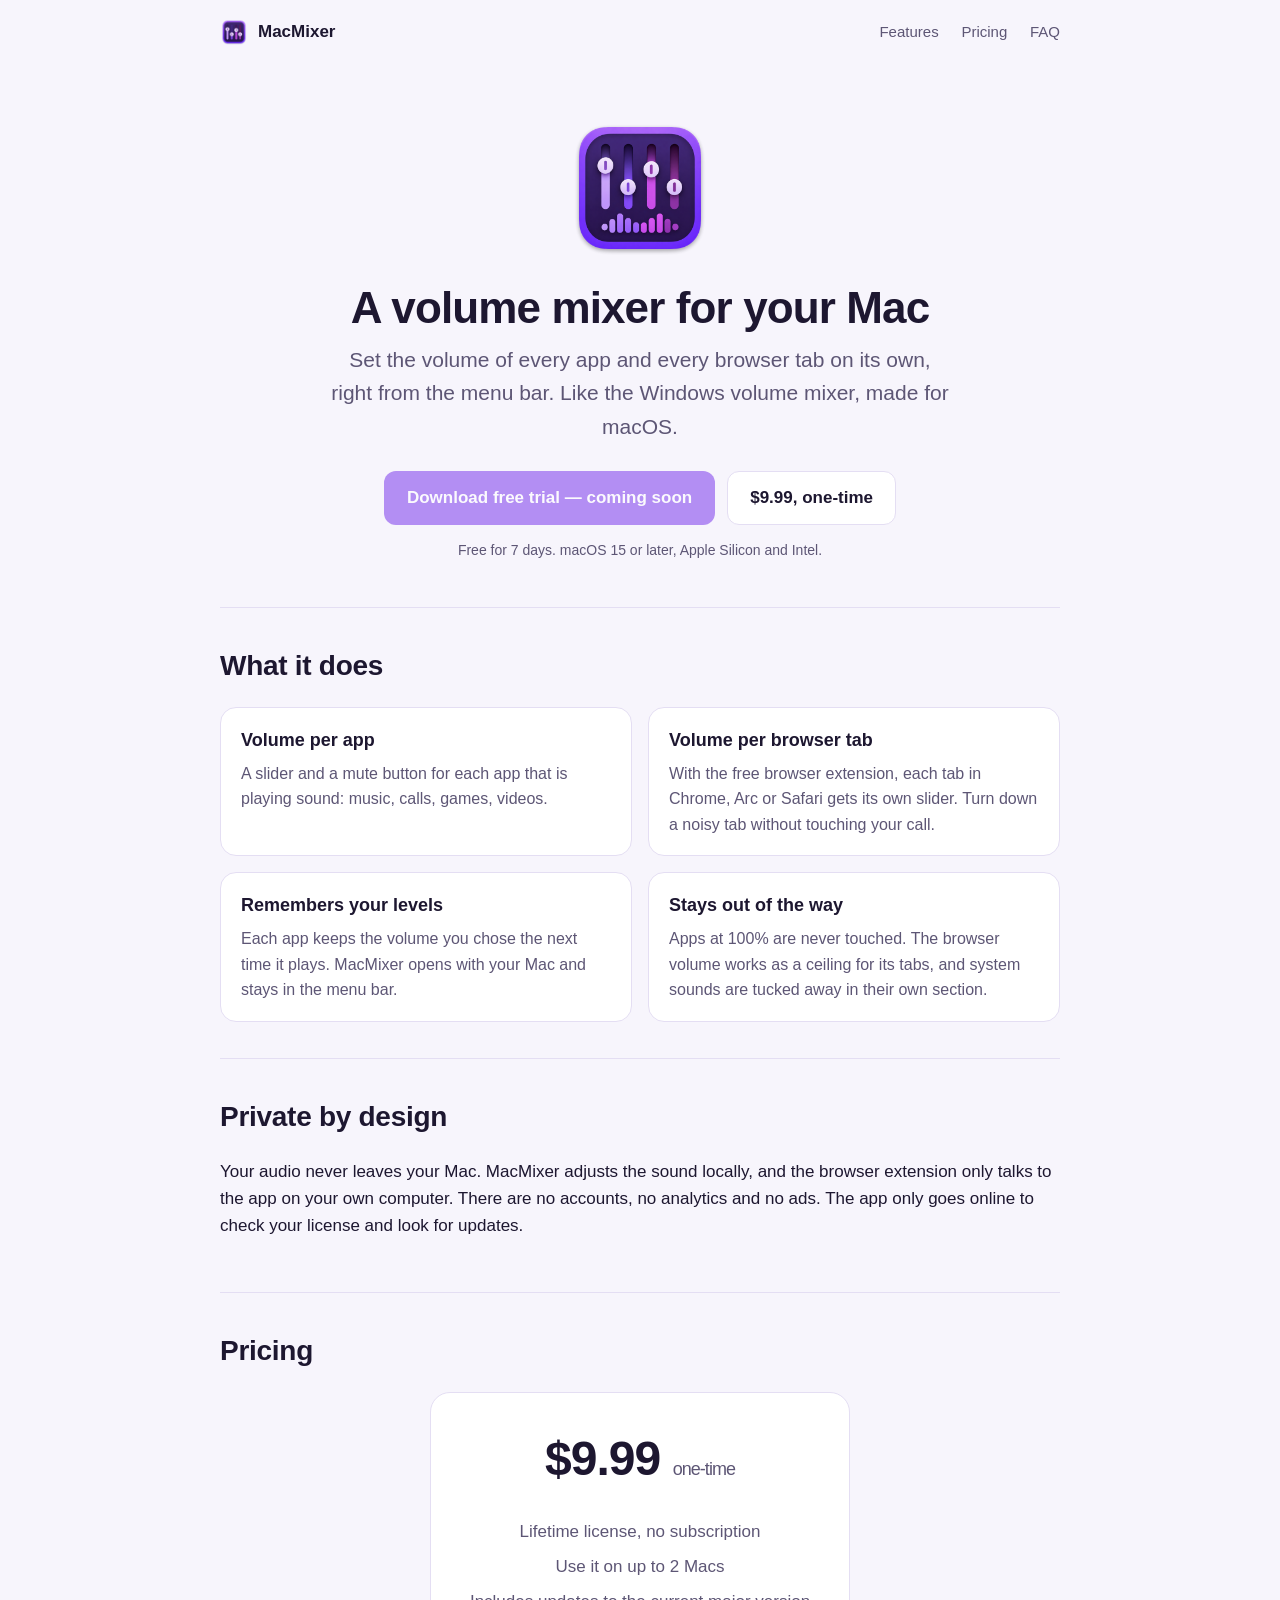
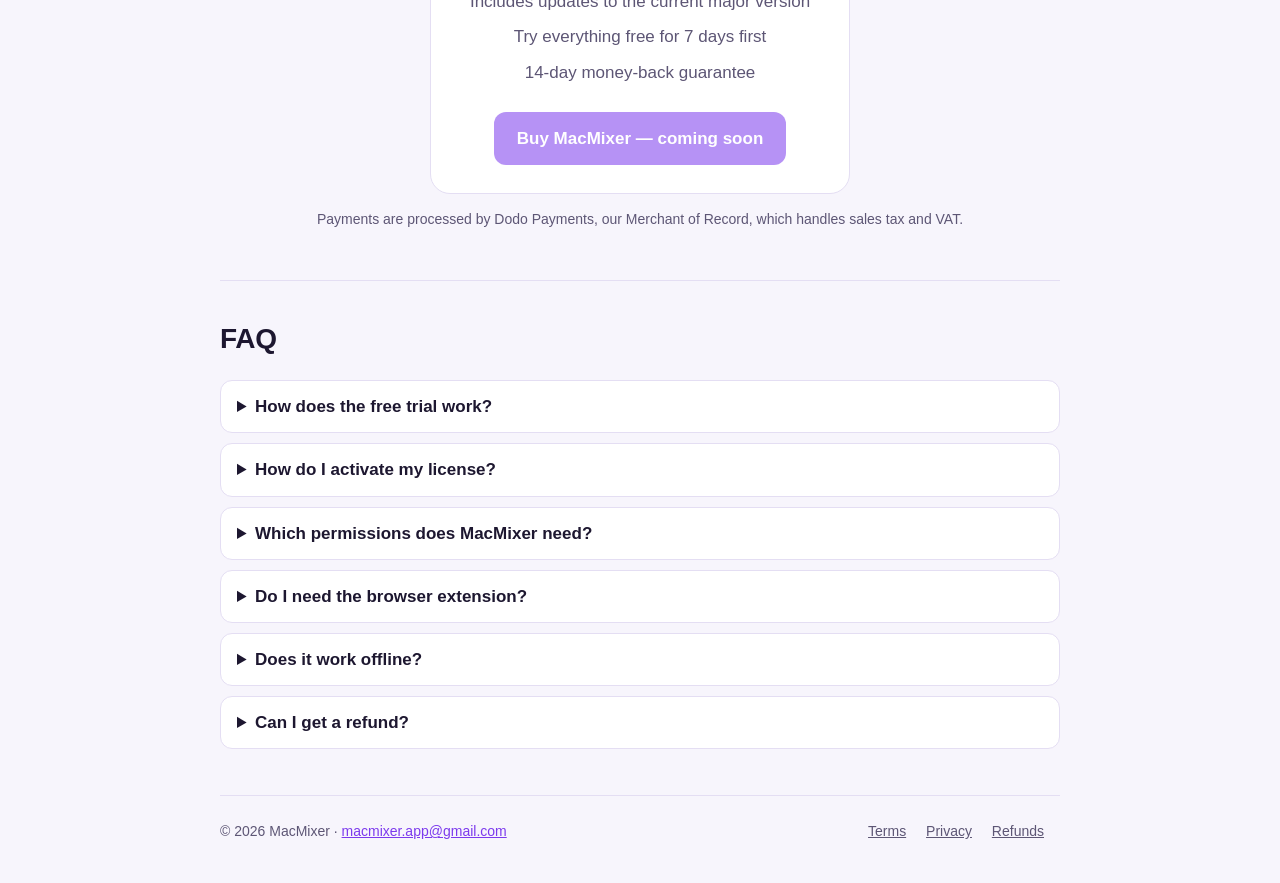
==== index.html @ a8a72b62 "Site do MacMixer" ====
<!doctype html>
<html lang="en">
<head>
  <meta charset="utf-8">
  <meta name="viewport" content="width=device-width, initial-scale=1">
  <title>MacMixer: volume control for every app and browser tab on your Mac</title>
  <meta name="description" content="MacMixer is a menu bar app for macOS that lets you set the volume of each app and each browser tab individually, like the Windows volume mixer.">
  <link rel="icon" type="image/png" sizes="32x32" href="assets/favicon-32.png">
  <link rel="icon" type="image/png" sizes="64x64" href="assets/favicon-64.png">
  <link rel="apple-touch-icon" href="assets/icon-512.png">
  <link rel="stylesheet" href="assets/style.css">
</head>
<body>
  <div class="wrap">
    <header class="top">
      <a class="brand" href="./"><img src="assets/favicon-64.png" alt="">MacMixer</a>
      <nav>
        <a href="#features">Features</a>
        <a href="#pricing">Pricing</a>
        <a href="#faq">FAQ</a>
      </nav>
    </header>

    <div class="hero">
      <img src="assets/icon-512.png" alt="MacMixer icon">
      <h1>A volume mixer for your Mac</h1>
      <p class="lead">Set the volume of every app and every browser tab on its own, right from the menu bar. Like the Windows volume mixer, made for macOS.</p>
      <div class="actions">
        <!-- Botões ficam desativados até a primeira release (DMG em MacMixer.dmg) e o produto Live no Dodo. -->
        <a class="button primary disabled" href="MacMixer.dmg" aria-disabled="true">Download free trial — coming soon</a>
        <a class="button secondary" href="#pricing">$9.99, one-time</a>
      </div>
      <p class="note">Free for 7 days. macOS 15 or later, Apple Silicon and Intel.</p>
    </div>

    <section id="features">
      <h2>What it does</h2>
      <div class="grid">
        <div class="card">
          <h3>Volume per app</h3>
          <p>A slider and a mute button for each app that is playing sound: music, calls, games, videos.</p>
        </div>
        <div class="card">
          <h3>Volume per browser tab</h3>
          <p>With the free browser extension, each tab in Chrome, Arc or Safari gets its own slider. Turn down a noisy tab without touching your call.</p>
        </div>
        <div class="card">
          <h3>Remembers your levels</h3>
          <p>Each app keeps the volume you chose the next time it plays. MacMixer opens with your Mac and stays in the menu bar.</p>
        </div>
        <div class="card">
          <h3>Stays out of the way</h3>
          <p>Apps at 100% are never touched. The browser volume works as a ceiling for its tabs, and system sounds are tucked away in their own section.</p>
        </div>
      </div>
    </section>

    <section id="privacy">
      <h2>Private by design</h2>
      <p>Your audio never leaves your Mac. MacMixer adjusts the sound locally, and the browser extension only talks to the app on your own computer. There are no accounts, no analytics and no ads. The app only goes online to check your license and look for updates.</p>
    </section>

    <section id="pricing">
      <h2>Pricing</h2>
      <div class="price">
        <div class="amount">$9.99 <small>one-time</small></div>
        <ul>
          <li>Lifetime license, no subscription</li>
          <li>Use it on up to 2 Macs</li>
          <li>Includes updates to the current major version</li>
          <li>Try everything free for 7 days first</li>
          <li>14-day money-back guarantee</li>
        </ul>
        <!-- Trocar pelo link de checkout do produto Live no Dodo. -->
        <a class="button primary disabled" href="#" aria-disabled="true">Buy MacMixer — coming soon</a>
      </div>
      <p class="note">Payments are processed by Dodo Payments, our Merchant of Record, which handles sales tax and VAT.</p>
    </section>

    <section id="faq">
      <h2>FAQ</h2>
      <details>
        <summary>How does the free trial work?</summary>
        <p>Download MacMixer and use every feature for 7 days, no payment details needed. When the trial ends, the app stops adjusting volumes and all sound goes back to normal until you activate a license.</p>
      </details>
      <details>
        <summary>How do I activate my license?</summary>
        <p>After you buy, your license key arrives by email. Open MacMixer › Settings › License, paste the key and click Activate. You can deactivate it on one Mac to move it to another.</p>
      </details>
      <details>
        <summary>Which permissions does MacMixer need?</summary>
        <p>macOS asks for Audio Recording permission the first time you change a volume. MacMixer needs it to route each app's sound through its own volume control. Nothing is recorded or stored.</p>
      </details>
      <details>
        <summary>Do I need the browser extension?</summary>
        <p>No. Without it, MacMixer controls each browser as a whole. With it, every tab gets its own slider. Install it from MacMixer › Settings.</p>
      </details>
      <details>
        <summary>Does it work offline?</summary>
        <p>Yes. MacMixer checks your license once a day when you're online, and keeps working for up to 30 days without a connection.</p>
      </details>
      <details>
        <summary>Can I get a refund?</summary>
        <p>Yes, within 14 days of purchase. See the <a href="refund.html">refund policy</a>.</p>
      </details>
    </section>

    <footer>
      <span>© 2026 MacMixer · <a href="mailto:macmixer.app@gmail.com">macmixer.app@gmail.com</a></span>
      <nav>
        <a href="terms.html">Terms</a>
        <a href="privacy.html">Privacy</a>
        <a href="refund.html">Refunds</a>
      </nav>
    </footer>
  </div>
</body>
</html>
---- assets/style.css ----
:root {
  --bg: #f7f5fc;
  --surface: #ffffff;
  --text: #1d1730;
  --muted: #5d5675;
  --line: #e4def3;
  --accent: #7c3aed;
  --accent-strong: #6425d6;
  --accent-soft: #efe7ff;
  --on-accent: #ffffff;
}

@media (prefers-color-scheme: dark) {
  :root {
    --bg: #120d1f;
    --surface: #1c1530;
    --text: #f1edfb;
    --muted: #a99fc4;
    --line: #2e2547;
    --accent: #9b6bff;
    --accent-strong: #b28cff;
    --accent-soft: #2a1f47;
    --on-accent: #120d1f;
  }
}

* { box-sizing: border-box; }

html { -webkit-text-size-adjust: 100%; }

body {
  margin: 0;
  background: var(--bg);
  color: var(--text);
  font: 17px/1.6 -apple-system, BlinkMacSystemFont, "SF Pro Text", "Helvetica Neue", Arial, sans-serif;
}

a { color: var(--accent); }

.wrap { max-width: 880px; margin: 0 auto; padding: 0 20px; }

header.top {
  display: flex; align-items: center; justify-content: space-between;
  padding: 18px 0;
}
header.top a.brand {
  display: flex; align-items: center; gap: 10px;
  color: var(--text); text-decoration: none; font-weight: 600;
}
header.top a.brand img { width: 28px; height: 28px; }
header.top nav a { color: var(--muted); text-decoration: none; margin-left: 18px; font-size: 15px; }
header.top nav a:hover { color: var(--text); }

.hero { text-align: center; padding: 48px 0 32px; }
.hero img { width: 152px; height: 152px; }
.hero h1 { font-size: 44px; line-height: 1.1; margin: 12px 0 10px; letter-spacing: -0.02em; }
.hero p.lead { font-size: 21px; color: var(--muted); max-width: 620px; margin: 0 auto; }

.actions { display: flex; gap: 12px; justify-content: center; flex-wrap: wrap; margin: 28px 0 8px; }
.button {
  display: inline-block; padding: 12px 22px; border-radius: 12px;
  font-weight: 600; text-decoration: none; border: 1px solid transparent;
}
.button.primary { background: var(--accent); color: var(--on-accent); }
.button.primary:hover { background: var(--accent-strong); }
.button.secondary { background: var(--surface); color: var(--text); border-color: var(--line); }
.button.disabled { opacity: 0.55; pointer-events: none; }
.note { text-align: center; color: var(--muted); font-size: 14px; }

section { padding: 36px 0; border-top: 1px solid var(--line); }
section h2 { font-size: 28px; margin: 0 0 18px; letter-spacing: -0.01em; }

.grid { display: grid; grid-template-columns: repeat(auto-fit, minmax(300px, 1fr)); gap: 16px; }
.card {
  background: var(--surface); border: 1px solid var(--line); border-radius: 16px; padding: 18px 20px;
}
.card h3 { margin: 0 0 6px; font-size: 18px; }
.card p { margin: 0; color: var(--muted); font-size: 16px; }

.price {
  background: var(--surface); border: 1px solid var(--line); border-radius: 20px;
  padding: 28px; text-align: center; max-width: 420px; margin: 0 auto;
}
.price .amount { font-size: 48px; font-weight: 700; letter-spacing: -0.02em; }
.price .amount small { font-size: 18px; color: var(--muted); font-weight: 500; }
.price ul { list-style: none; padding: 0; margin: 16px 0 22px; color: var(--muted); }
.price li { padding: 4px 0; }

details { background: var(--surface); border: 1px solid var(--line); border-radius: 12px; padding: 12px 16px; margin-bottom: 10px; }
details summary { cursor: pointer; font-weight: 600; }
details p { color: var(--muted); margin: 8px 0 0; }

.doc { padding: 24px 0 48px; }
.doc h1 { font-size: 34px; margin: 12px 0 4px; }
.doc .updated { color: var(--muted); font-size: 14px; margin-bottom: 24px; }
.doc h2 { font-size: 21px; margin: 28px 0 8px; }
.doc p, .doc li { color: var(--text); }

footer {
  border-top: 1px solid var(--line); padding: 24px 0 40px;
  color: var(--muted); font-size: 14px;
  display: flex; flex-wrap: wrap; gap: 8px 20px; justify-content: space-between;
}
footer nav a { color: var(--muted); margin-right: 16px; }

@media (max-width: 560px) {
  .hero h1 { font-size: 34px; }
  .hero p.lead { font-size: 18px; }
  header.top nav a { margin-left: 12px; }
}
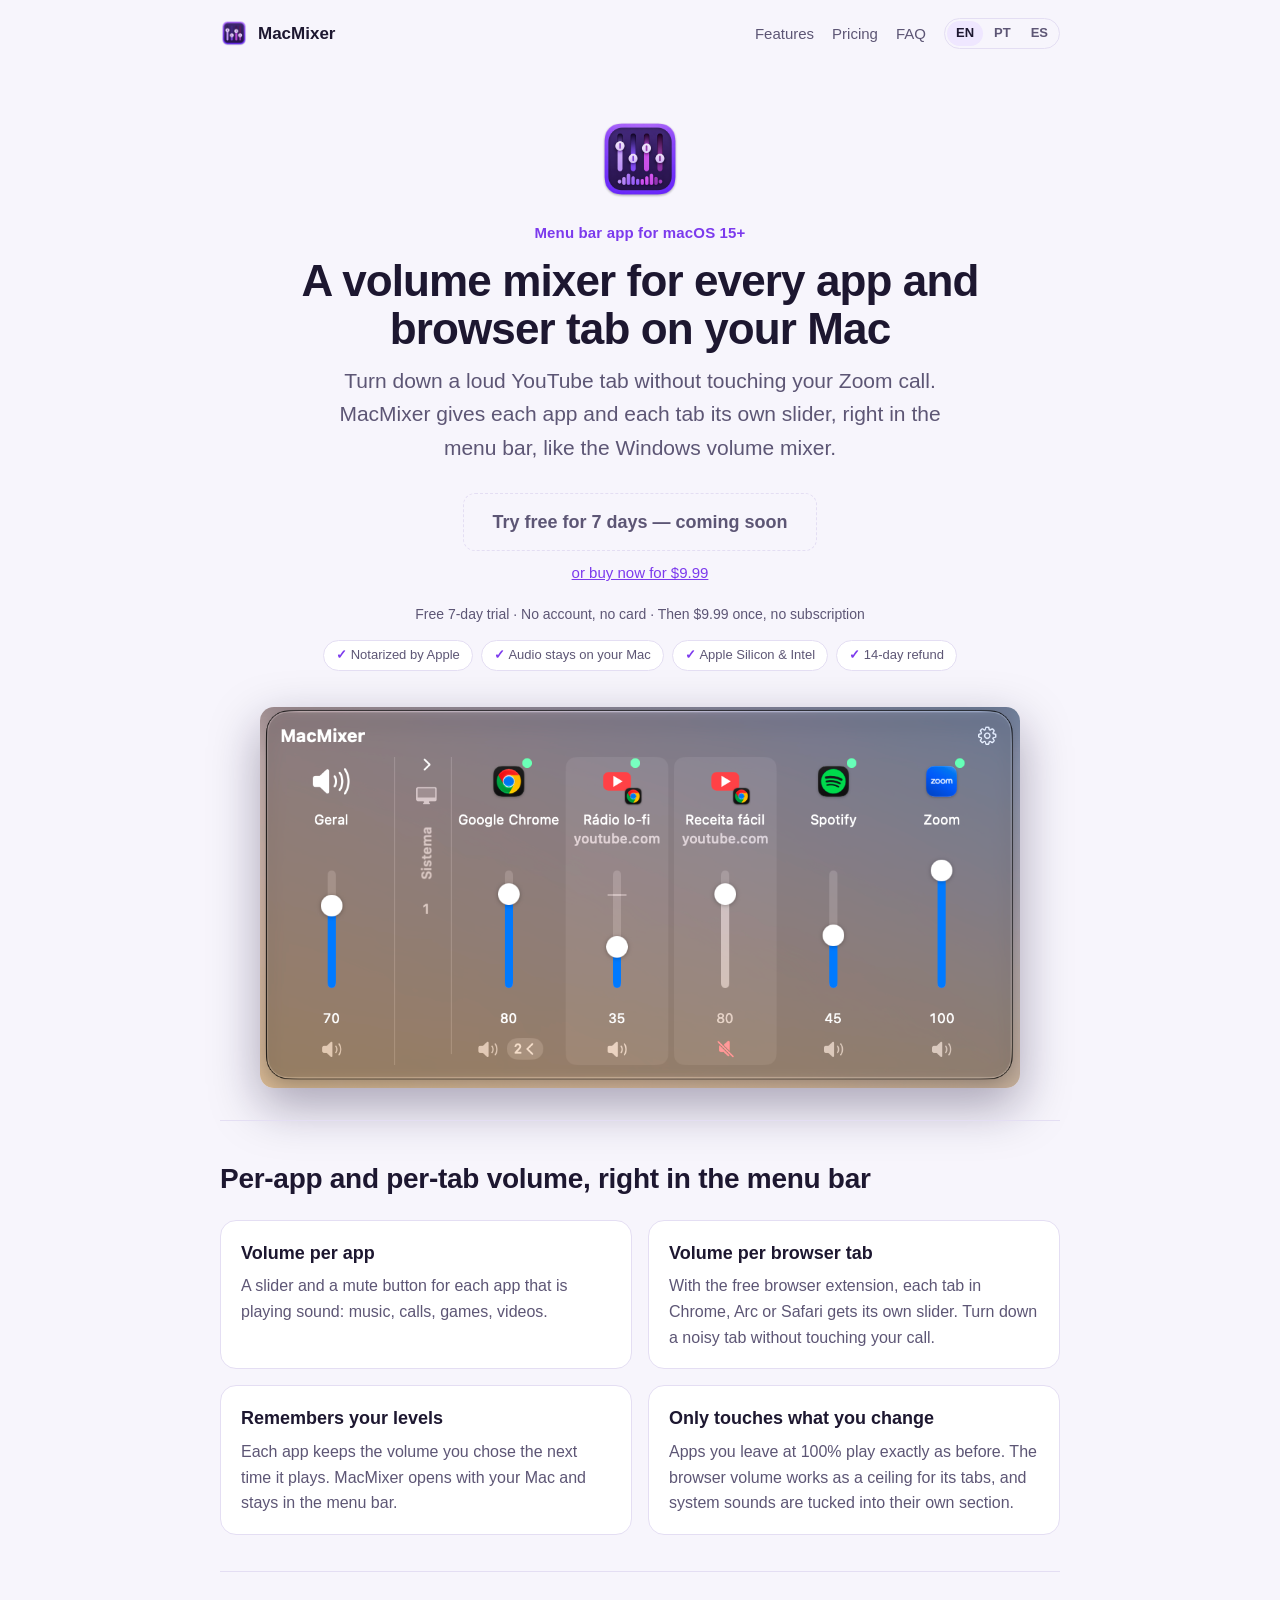
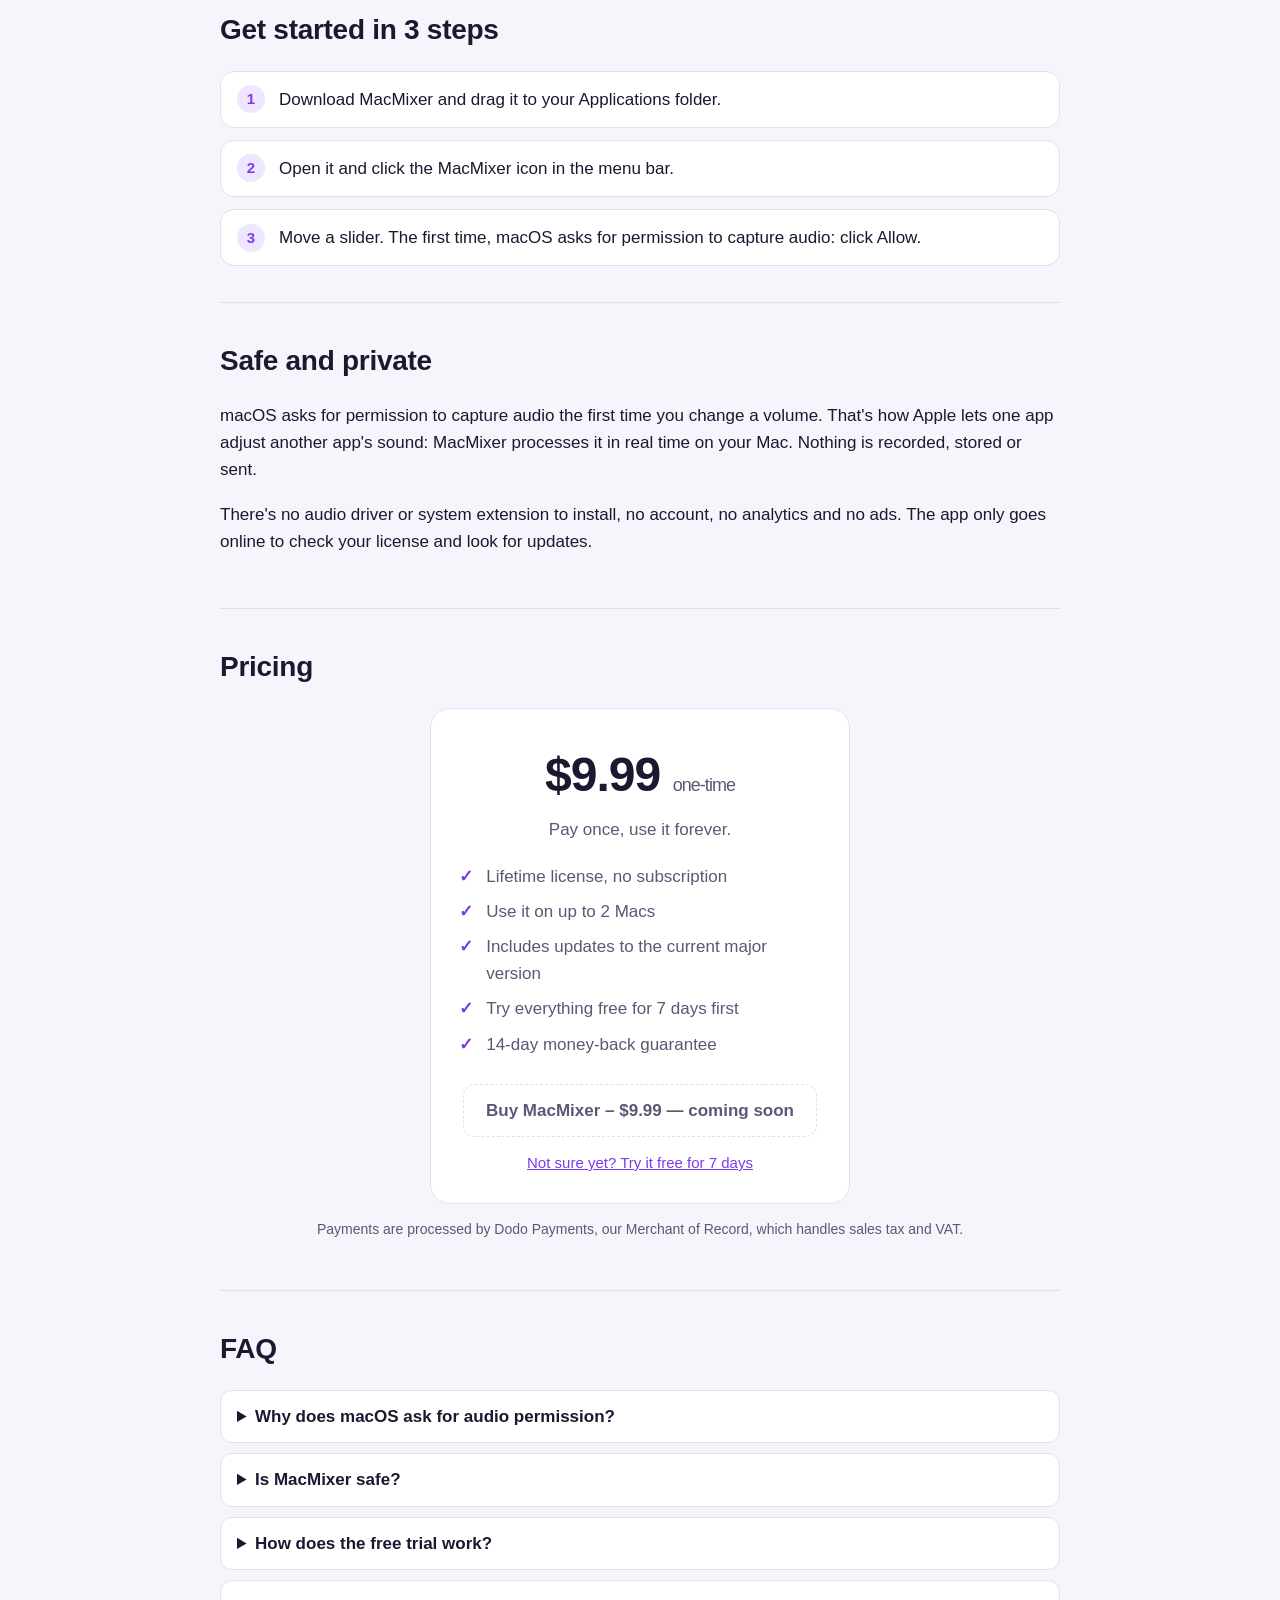
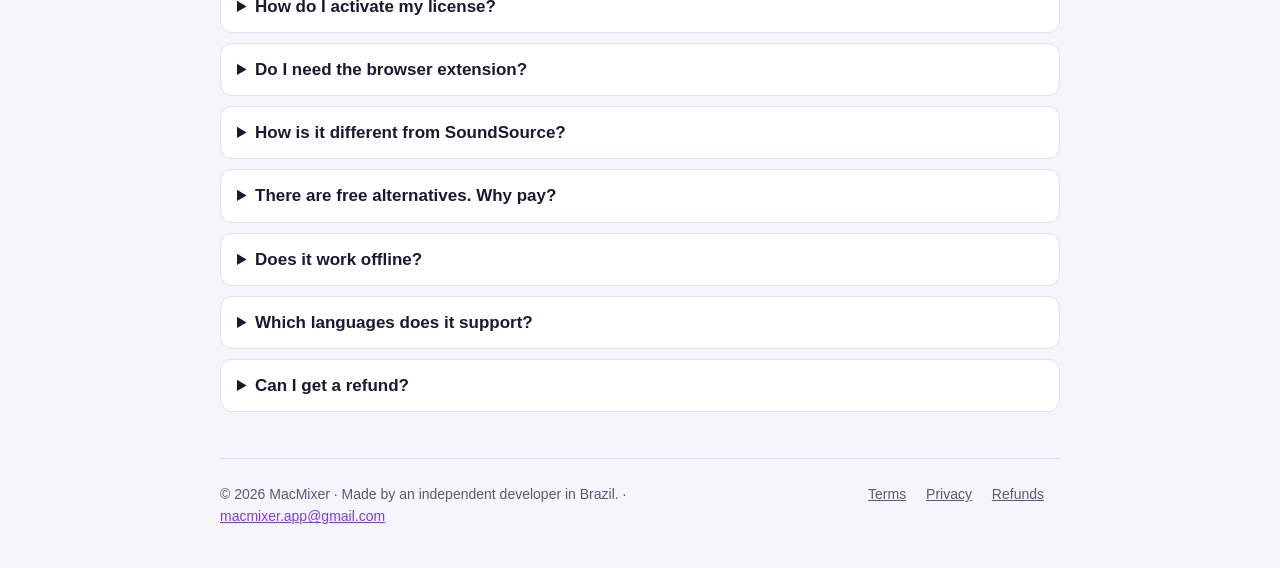
==== commit 2751e824: "Site em inglês, português e espanhol, print do painel e melhorias de conversão" ====
--- a/index.html
+++ b/index.html
@@ -3,38 +3,91 @@
 <head>
   <meta charset="utf-8">
   <meta name="viewport" content="width=device-width, initial-scale=1">
-  <title>MacMixer: volume control for every app and browser tab on your Mac</title>
-  <meta name="description" content="MacMixer is a menu bar app for macOS that lets you set the volume of each app and each browser tab individually, like the Windows volume mixer.">
+  <title>MacMixer – Per-App & Browser Tab Volume Control for Mac</title>
+  <meta name="description" content="Set the volume of each app and each browser tab on your Mac, right from the menu bar, like the Windows volume mixer. Free 7-day trial, then $9.99 once.">
+  <link rel="canonical" href="https://macmixer-app.github.io/">
+  <meta property="og:type" content="website">
+  <meta property="og:site_name" content="MacMixer">
+  <meta property="og:title" content="MacMixer – Per-App & Browser Tab Volume Control for Mac">
+  <meta property="og:description" content="Set the volume of each app and each browser tab on your Mac, right from the menu bar, like the Windows volume mixer. Free 7-day trial, then $9.99 once.">
+  <meta property="og:url" content="https://macmixer-app.github.io/">
+  <meta property="og:image" content="https://macmixer-app.github.io/assets/og-en.png">
+  <meta property="og:image:width" content="1200">
+  <meta property="og:image:height" content="630">
+  <meta property="og:locale" content="en_US">
+  <meta name="twitter:card" content="summary_large_image">
+  <link rel="alternate" hreflang="en" href="https://macmixer-app.github.io/">
+  <link rel="alternate" hreflang="pt-BR" href="https://macmixer-app.github.io/pt/">
+  <link rel="alternate" hreflang="es" href="https://macmixer-app.github.io/es/">
+  <link rel="alternate" hreflang="x-default" href="https://macmixer-app.github.io/">
   <link rel="icon" type="image/png" sizes="32x32" href="assets/favicon-32.png">
   <link rel="icon" type="image/png" sizes="64x64" href="assets/favicon-64.png">
   <link rel="apple-touch-icon" href="assets/icon-512.png">
   <link rel="stylesheet" href="assets/style.css">
+  <script>
+    // Primeira visita: leva para o idioma do navegador; depois, vale o que a pessoa escolheu no seletor.
+    (function () {
+      var lang = null;
+      try { lang = localStorage.getItem("lang"); } catch (e) {}
+      if (!lang) {
+        var preferred = ((navigator.languages && navigator.languages[0]) || navigator.language || "").toLowerCase();
+        lang = preferred.indexOf("pt") === 0 ? "pt" : preferred.indexOf("es") === 0 ? "es" : "en";
+      }
+      if (lang === "pt" || lang === "es") {
+        location.replace("/" + lang + "/" + location.pathname.split("/").pop() + location.hash);
+      }
+    })();
+  </script>
+  <script type="application/ld+json">{"@context": "https://schema.org", "@type": "SoftwareApplication", "name": "MacMixer",
+    "operatingSystem": "macOS 15 or later", "applicationCategory": "UtilitiesApplication", "inLanguage": "en",
+    "description": "Set the volume of each app and each browser tab on your Mac, right from the menu bar, like the Windows volume mixer. Free 7-day trial, then $9.99 once.", "url": "https://macmixer-app.github.io/",
+    "offers": {"@type": "Offer", "price": "9.99", "priceCurrency": "USD"}}</script>
+  <script>
+    // Celular ou iPad não instalam o app: o botão principal vira "enviar para o meu Mac".
+    if (/iPhone|iPod|Android/i.test(navigator.userAgent) || (navigator.platform === "MacIntel" && navigator.maxTouchPoints > 1)) {
+      document.documentElement.classList.add("is-mobile");
+    }
+    document.addEventListener("DOMContentLoaded", function () {
+      var send = document.getElementById("send-to-mac");
+      if (send && navigator.share) {
+        send.addEventListener("click", function (event) {
+          event.preventDefault();
+          navigator.share({ title: "Try MacMixer on my Mac", url: "https://macmixer-app.github.io/?ref=mobile" }).catch(function () {});
+        });
+      }
+    });
+  </script>
 </head>
 <body>
   <div class="wrap">
     <header class="top">
       <a class="brand" href="./"><img src="assets/favicon-64.png" alt="">MacMixer</a>
-      <nav>
-        <a href="#features">Features</a>
-        <a href="#pricing">Pricing</a>
-        <a href="#faq">FAQ</a>
-      </nav>
+      <div class="right">
+        <nav class="sections"><a href="#features">Features</a><a href="#pricing">Pricing</a><a href="#faq">FAQ</a></nav>
+        <nav class="lang" aria-label="Language"><a href="./" data-lang="en" hreflang="en" aria-current="true">EN</a><a href="pt/" data-lang="pt" hreflang="pt-BR">PT</a><a href="es/" data-lang="es" hreflang="es">ES</a></nav>
+      </div>
     </header>
 
-    <div class="hero">
-      <img src="assets/icon-512.png" alt="MacMixer icon">
-      <h1>A volume mixer for your Mac</h1>
-      <p class="lead">Set the volume of every app and every browser tab on its own, right from the menu bar. Like the Windows volume mixer, made for macOS.</p>
-      <div class="actions">
-        <!-- Botões ficam desativados até a primeira release (DMG em MacMixer.dmg) e o produto Live no Dodo. -->
-        <a class="button primary disabled" href="MacMixer.dmg" aria-disabled="true">Download free trial — coming soon</a>
-        <a class="button secondary" href="#pricing">$9.99, one-time</a>
-      </div>
-      <p class="note">Free for 7 days. macOS 15 or later, Apple Silicon and Intel.</p>
+    <div class="hero" id="top">
+      <img class="hero-icon" src="assets/icon-512.png" alt="">
+      <p class="eyebrow">Menu bar app for macOS 15+</p>
+      <h1>A volume mixer for every app and browser tab on your Mac</h1>
+      <p class="lead">Turn down a loud YouTube tab without touching your Zoom call. MacMixer gives each app and each tab its own slider, right in the menu bar, like the Windows volume mixer.</p>
+      <div class="actions desktop-only">
+        <a class="button primary large disabled" href="MacMixer.dmg" aria-disabled="true">Try free for 7 days — coming soon</a>
+      </div>
+      <p class="buy-link desktop-only"><a href="#pricing">or buy now for $9.99</a></p>
+      <div class="mobile-only">
+        <p class="mobile-text">MacMixer runs on your Mac. Send yourself the link and try it there.</p>
+        <a class="button primary large" id="send-to-mac" href="mailto:?subject=Try%20MacMixer%20on%20my%20Mac&amp;body=https%3A%2F%2Fmacmixer-app.github.io%2F%3Fref%3Dmobile">Send to my Mac</a>
+      </div>
+      <p class="microcopy">Free 7-day trial · No account, no card · Then $9.99 once, no subscription</p>
+      <ul class="badges"><li>Notarized by Apple</li><li>Audio stays on your Mac</li><li>Apple Silicon & Intel</li><li>14-day refund</li></ul>
+      <img class="screenshot" src="assets/screenshot-pt.png" alt="MacMixer panel with a volume slider for each app and browser tab" width="1124" height="564">
     </div>
 
     <section id="features">
-      <h2>What it does</h2>
+      <h2>Per-app and per-tab volume, right in the menu bar</h2>
       <div class="grid">
         <div class="card">
           <h3>Volume per app</h3>
@@ -49,21 +102,32 @@
           <p>Each app keeps the volume you chose the next time it plays. MacMixer opens with your Mac and stays in the menu bar.</p>
         </div>
         <div class="card">
-          <h3>Stays out of the way</h3>
-          <p>Apps at 100% are never touched. The browser volume works as a ceiling for its tabs, and system sounds are tucked away in their own section.</p>
-        </div>
-      </div>
+          <h3>Only touches what you change</h3>
+          <p>Apps you leave at 100% play exactly as before. The browser volume works as a ceiling for its tabs, and system sounds are tucked into their own section.</p>
+        </div>
+      </div>
+    </section>
+
+    <section id="start">
+      <h2>Get started in 3 steps</h2>
+      <ol class="steps">
+        <li>Download MacMixer and drag it to your Applications folder.</li>
+        <li>Open it and click the MacMixer icon in the menu bar.</li>
+        <li>Move a slider. The first time, macOS asks for permission to capture audio: click Allow.</li>
+      </ol>
     </section>
 
     <section id="privacy">
-      <h2>Private by design</h2>
-      <p>Your audio never leaves your Mac. MacMixer adjusts the sound locally, and the browser extension only talks to the app on your own computer. There are no accounts, no analytics and no ads. The app only goes online to check your license and look for updates.</p>
+      <h2>Safe and private</h2>
+      <p>macOS asks for permission to capture audio the first time you change a volume. That's how Apple lets one app adjust another app's sound: MacMixer processes it in real time on your Mac. Nothing is recorded, stored or sent.</p>
+      <p>There's no audio driver or system extension to install, no account, no analytics and no ads. The app only goes online to check your license and look for updates.</p>
     </section>
 
     <section id="pricing">
       <h2>Pricing</h2>
       <div class="price">
         <div class="amount">$9.99 <small>one-time</small></div>
+        <p class="tagline">Pay once, use it forever.</p>
         <ul>
           <li>Lifetime license, no subscription</li>
           <li>Use it on up to 2 Macs</li>
@@ -71,8 +135,8 @@
           <li>Try everything free for 7 days first</li>
           <li>14-day money-back guarantee</li>
         </ul>
-        <!-- Trocar pelo link de checkout do produto Live no Dodo. -->
-        <a class="button primary disabled" href="#" aria-disabled="true">Buy MacMixer — coming soon</a>
+        <a class="button primary disabled" href="#" aria-disabled="true">Buy MacMixer – $9.99 — coming soon</a>
+        <p class="try-first"><a href="#top">Not sure yet? Try it free for 7 days</a></p>
       </div>
       <p class="note">Payments are processed by Dodo Payments, our Merchant of Record, which handles sales tax and VAT.</p>
     </section>
@@ -80,6 +144,14 @@
     <section id="faq">
       <h2>FAQ</h2>
       <details>
+        <summary>Why does macOS ask for audio permission?</summary>
+        <p>To change an app's volume, MacMixer routes that app's sound through its own volume control, and macOS requires your permission for that. The sound is processed in real time on your Mac. Nothing is recorded, stored or sent anywhere.</p>
+      </details>
+      <details>
+        <summary>Is MacMixer safe?</summary>
+        <p>Yes. It's signed and notarized by Apple, uses Apple's own audio APIs and installs no drivers or system extensions. There's no account, and your audio never leaves your Mac.</p>
+      </details>
+      <details>
         <summary>How does the free trial work?</summary>
         <p>Download MacMixer and use every feature for 7 days, no payment details needed. When the trial ends, the app stops adjusting volumes and all sound goes back to normal until you activate a license.</p>
       </details>
@@ -88,25 +160,33 @@
         <p>After you buy, your license key arrives by email. Open MacMixer › Settings › License, paste the key and click Activate. You can deactivate it on one Mac to move it to another.</p>
       </details>
       <details>
-        <summary>Which permissions does MacMixer need?</summary>
-        <p>macOS asks for Audio Recording permission the first time you change a volume. MacMixer needs it to route each app's sound through its own volume control. Nothing is recorded or stored.</p>
-      </details>
-      <details>
         <summary>Do I need the browser extension?</summary>
-        <p>No. Without it, MacMixer controls each browser as a whole. With it, every tab gets its own slider. Install it from MacMixer › Settings.</p>
+        <p>No. Without it, MacMixer controls each browser as a whole. With it, every tab gets its own slider. In Safari, the extension comes with the app; in Chrome and Arc, it takes about a minute to load in developer mode, with the steps in MacMixer › Settings.</p>
+      </details>
+      <details>
+        <summary>How is it different from SoundSource?</summary>
+        <p>SoundSource is a powerful pro tool with effects, EQ, volume boost and per-app output devices. MacMixer does one thing: simple volume control for each app and each browser tab, for $9.99. If you need EQ and audio routing, SoundSource is excellent; if you just want to turn things down, MacMixer is lighter and cheaper.</p>
+      </details>
+      <details>
+        <summary>There are free alternatives. Why pay?</summary>
+        <p>Some free tools are great. MacMixer adds per-tab volume for Chrome, Arc and Safari, works without installing a virtual audio driver, remembers each app's level and gets automatic updates. Try it free for 7 days and decide.</p>
       </details>
       <details>
         <summary>Does it work offline?</summary>
         <p>Yes. MacMixer checks your license once a day when you're online, and keeps working for up to 30 days without a connection.</p>
       </details>
       <details>
+        <summary>Which languages does it support?</summary>
+        <p>MacMixer is available in English, Portuguese and Spanish, and follows your Mac's language.</p>
+      </details>
+      <details>
         <summary>Can I get a refund?</summary>
         <p>Yes, within 14 days of purchase. See the <a href="refund.html">refund policy</a>.</p>
       </details>
     </section>
 
     <footer>
-      <span>© 2026 MacMixer · <a href="mailto:macmixer.app@gmail.com">macmixer.app@gmail.com</a></span>
+      <span>© 2026 MacMixer · Made by an independent developer in Brazil. · <a href="mailto:macmixer.app@gmail.com">macmixer.app@gmail.com</a></span>
       <nav>
         <a href="terms.html">Terms</a>
         <a href="privacy.html">Privacy</a>
@@ -114,5 +194,12 @@
       </nav>
     </footer>
   </div>
+  <script>
+    document.querySelectorAll("nav.lang a").forEach(function (link) {
+      link.addEventListener("click", function () {
+        try { localStorage.setItem("lang", link.dataset.lang); } catch (e) {}
+      });
+    });
+  </script>
 </body>
 </html>
--- a/assets/style.css
+++ b/assets/style.css
@@ -52,7 +52,8 @@
 header.top nav a:hover { color: var(--text); }
 
 .hero { text-align: center; padding: 48px 0 32px; }
-.hero img { width: 152px; height: 152px; }
+.hero img.hero-icon { width: 88px; height: 88px; }
+.hero .eyebrow { margin: 10px 0 0; color: var(--accent); font-weight: 600; font-size: 15px; letter-spacing: 0.01em; }
 .hero h1 { font-size: 44px; line-height: 1.1; margin: 12px 0 10px; letter-spacing: -0.02em; }
 .hero p.lead { font-size: 21px; color: var(--muted); max-width: 620px; margin: 0 auto; }
 
@@ -64,7 +65,10 @@
 .button.primary { background: var(--accent); color: var(--on-accent); }
 .button.primary:hover { background: var(--accent-strong); }
 .button.secondary { background: var(--surface); color: var(--text); border-color: var(--line); }
-.button.disabled { opacity: 0.55; pointer-events: none; }
+.button.large { padding: 14px 28px; font-size: 18px; }
+.button.disabled {
+  background: transparent; color: var(--muted); border: 1px dashed var(--line); pointer-events: none;
+}
 .note { text-align: center; color: var(--muted); font-size: 14px; }
 
 section { padding: 36px 0; border-top: 1px solid var(--line); }
@@ -108,3 +112,54 @@
   .hero p.lead { font-size: 18px; }
   header.top nav a { margin-left: 12px; }
 }
+
+header.top .right { display: flex; align-items: center; gap: 18px; flex-wrap: wrap; justify-content: flex-end; }
+header.top nav.lang { display: flex; gap: 2px; padding: 2px; border: 1px solid var(--line); border-radius: 999px; }
+header.top nav.lang a {
+  margin: 0; padding: 2px 9px; border-radius: 999px; font-size: 13px; font-weight: 600; color: var(--muted);
+}
+header.top nav.lang a[aria-current="true"] { background: var(--accent-soft); color: var(--text); }
+.doc .translation-note { color: var(--muted); font-size: 14px; border-left: 3px solid var(--line); padding-left: 10px; }
+
+@media (max-width: 560px) {
+  header.top { align-items: flex-start; }
+  header.top nav.sections { display: none; }
+}
+
+.hero .buy-link { margin: 10px 0 0; font-size: 15px; }
+.hero .microcopy { margin: 18px auto 0; color: var(--muted); font-size: 14px; max-width: 560px; }
+.hero ul.badges { list-style: none; padding: 0; margin: 14px 0 0; display: flex; flex-wrap: wrap; gap: 8px; justify-content: center; }
+.hero ul.badges li {
+  font-size: 13px; color: var(--muted); background: var(--surface); border: 1px solid var(--line);
+  border-radius: 999px; padding: 4px 12px;
+}
+.hero ul.badges li::before { content: "✓ "; color: var(--accent); font-weight: 700; }
+.hero img.screenshot {
+  display: block; width: 100%; max-width: 760px; height: auto; margin: 36px auto 0;
+  border-radius: 14px; box-shadow: 0 18px 50px rgba(20, 8, 50, 0.35);
+}
+.mobile-only { display: none; }
+html.is-mobile .desktop-only { display: none; }
+html.is-mobile .mobile-only { display: block; margin-top: 24px; }
+.mobile-text { color: var(--muted); margin: 0 0 12px; }
+
+ol.steps { list-style: none; counter-reset: step; padding: 0; margin: 0; display: grid; gap: 12px; }
+ol.steps li {
+  counter-increment: step; position: relative; padding: 14px 18px 14px 58px;
+  background: var(--surface); border: 1px solid var(--line); border-radius: 14px;
+}
+ol.steps li::before {
+  content: counter(step); position: absolute; left: 16px; top: 50%; transform: translateY(-50%);
+  width: 28px; height: 28px; border-radius: 50%; background: var(--accent-soft); color: var(--accent);
+  font-weight: 700; display: grid; place-items: center; font-size: 15px;
+}
+
+.price .tagline { margin: 2px 0 0; color: var(--muted); }
+.price ul { text-align: left; display: inline-block; }
+.price ul li { padding-left: 1.6em; text-indent: -1.6em; }
+.price ul li::before { content: "✓"; color: var(--accent); font-weight: 700; display: inline-block; width: 1.6em; text-indent: 0; }
+.price .try-first { margin: 14px 0 0; font-size: 15px; }
+footer span { max-width: 560px; }
+@media (max-width: 560px) {
+  .price .amount small { display: block; }
+}
